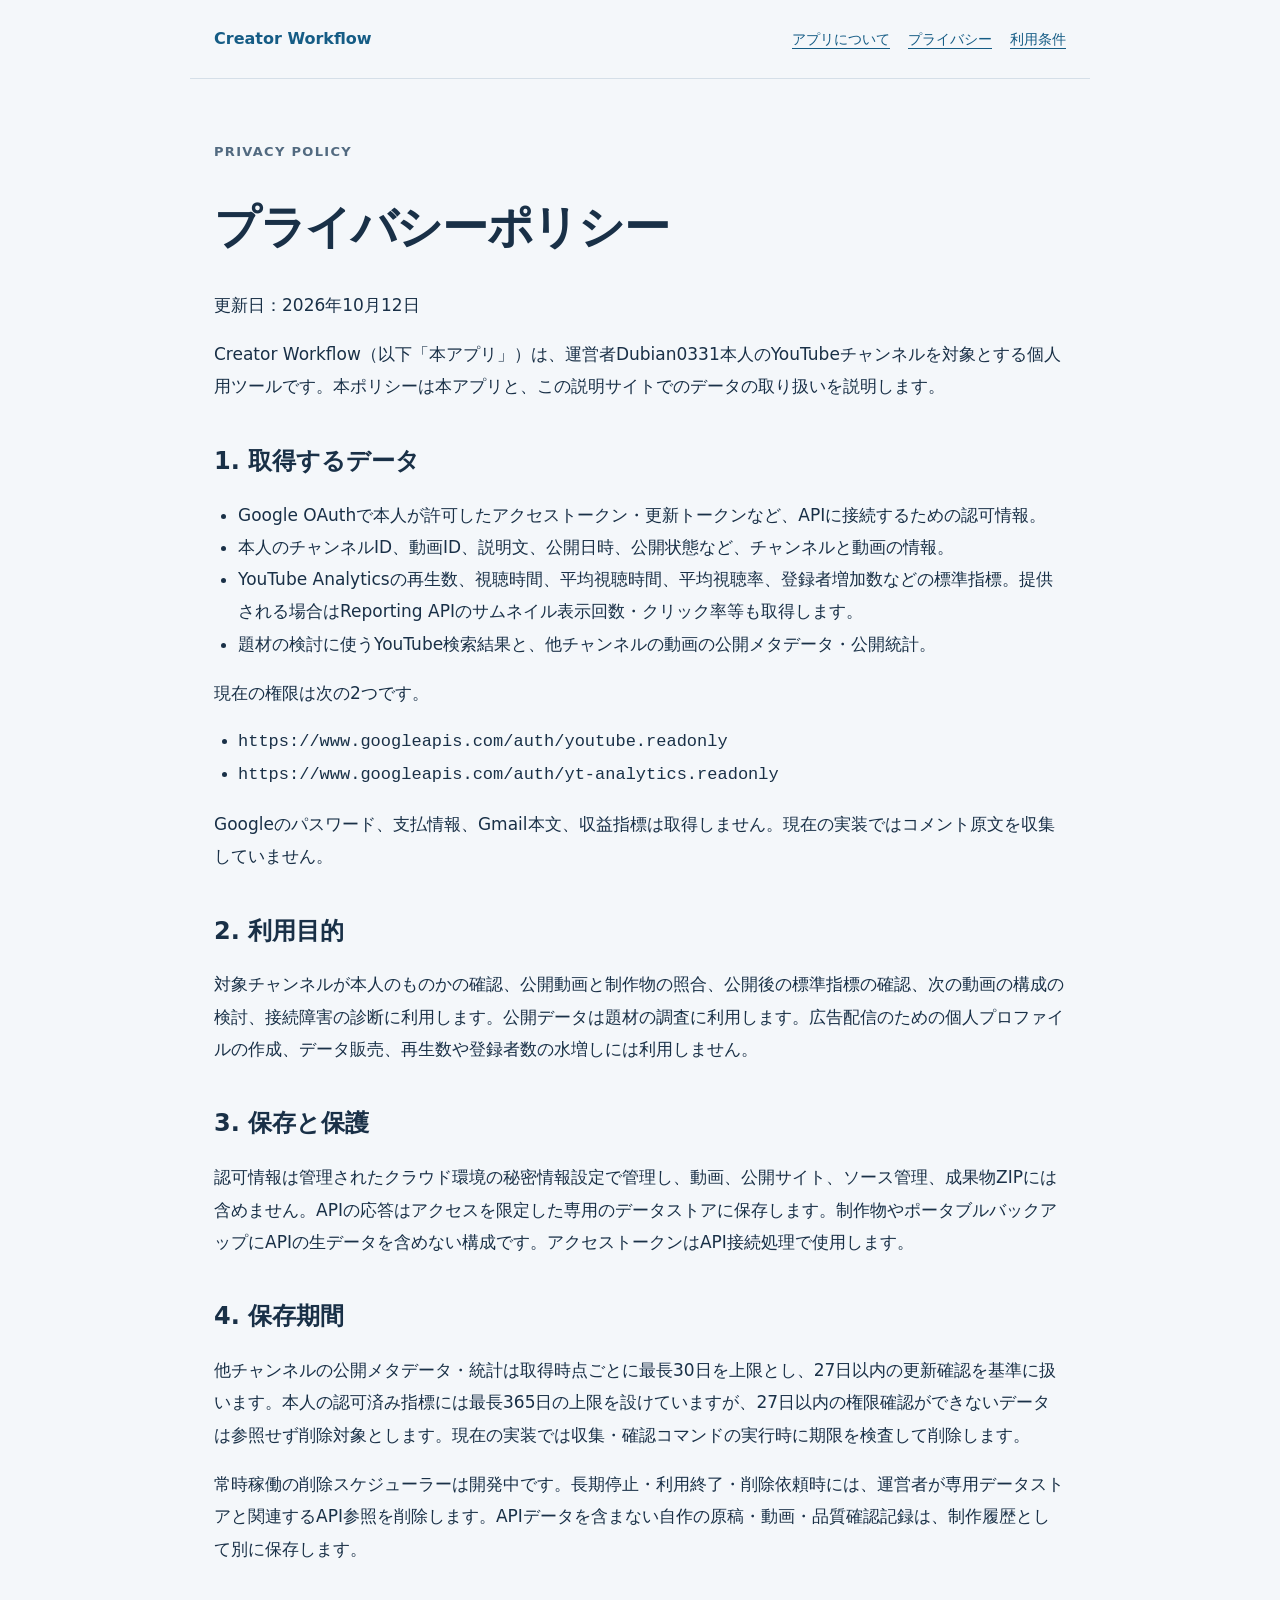
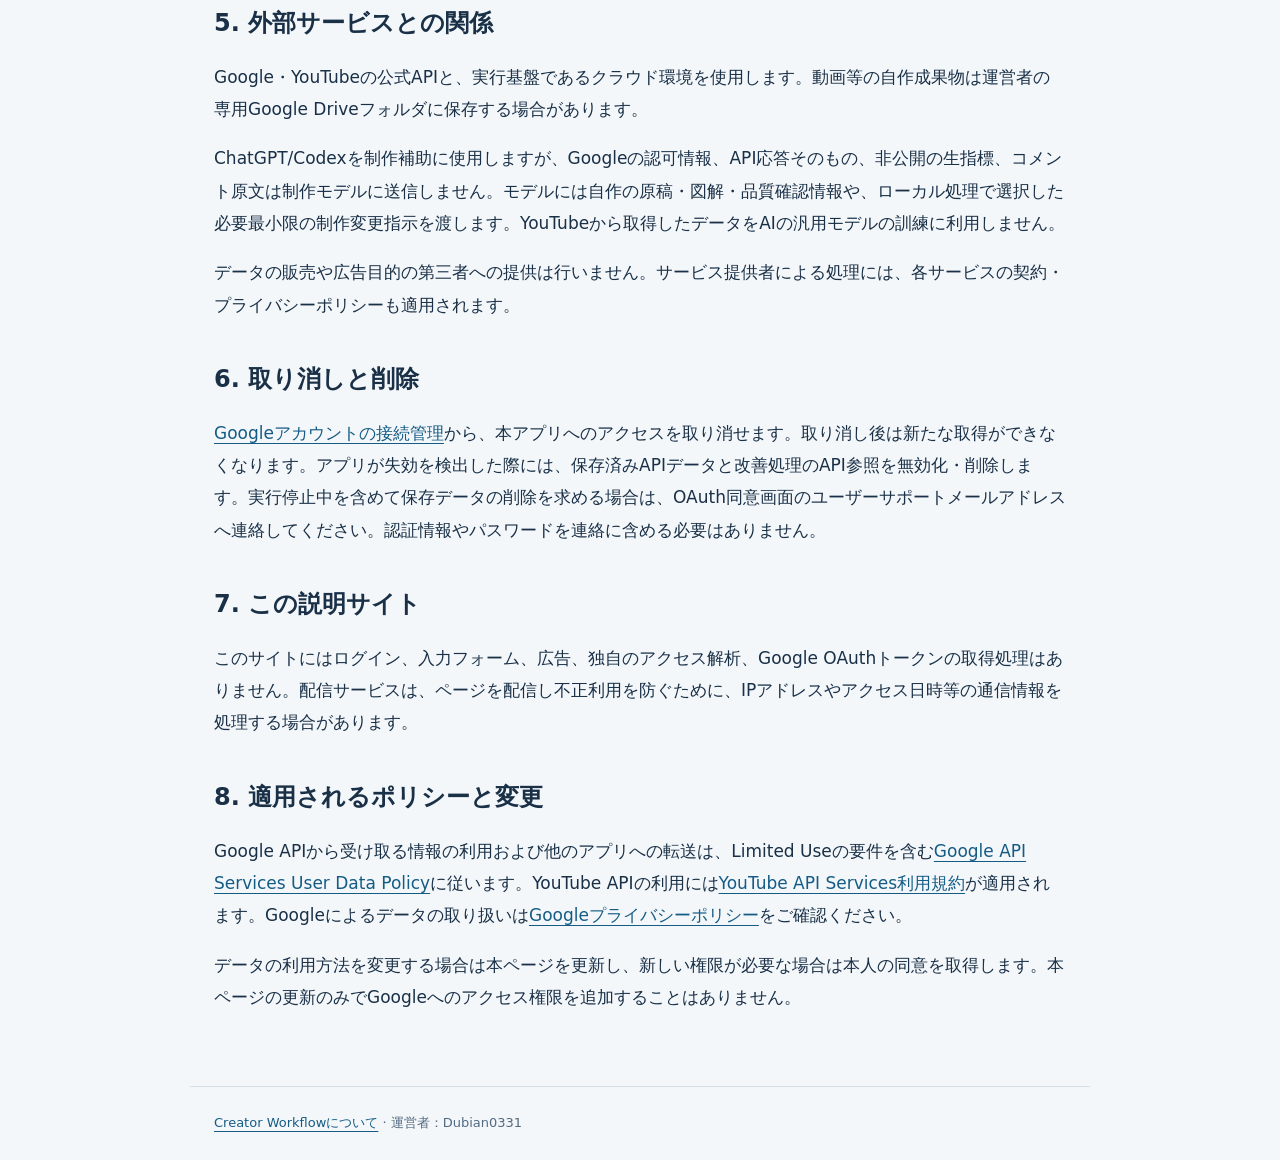
==== privacy.html @ 7e37aa06 "Add Creator Workflow homepage and privacy policy" ====
<!doctype html>
<html lang="ja"><head><meta charset="utf-8"><meta name="viewport" content="width=device-width,initial-scale=1"><meta name="description" content="Creator Workflowが取得するGoogle・YouTubeデータの利用目的、保存、共有、削除について。"><title>プライバシーポリシー — Creator Workflow</title><link rel="stylesheet" href="style.css"></head><body><a class="skip" href="#main">本文へ</a><header><a href="index.html">Creator Workflow</a><nav aria-label="メイン"><a href="index.html">アプリについて</a><a href="privacy.html" aria-current="page">プライバシー</a><a href="terms.html">利用条件</a></nav></header>
<main id="main"><p class="eyebrow">PRIVACY POLICY</p><h1>プライバシーポリシー</h1><p>更新日：2026年10月12日</p><p>Creator Workflow（以下「本アプリ」）は、運営者Dubian0331本人のYouTubeチャンネルを対象とする個人用ツールです。本ポリシーは本アプリと、この説明サイトでのデータの取り扱いを説明します。</p>
<h2>1. 取得するデータ</h2><ul><li>Google OAuthで本人が許可したアクセストークン・更新トークンなど、APIに接続するための認可情報。</li><li>本人のチャンネルID、動画ID、説明文、公開日時、公開状態など、チャンネルと動画の情報。</li><li>YouTube Analyticsの再生数、視聴時間、平均視聴時間、平均視聴率、登録者増加数などの標準指標。提供される場合はReporting APIのサムネイル表示回数・クリック率等も取得します。</li><li>題材の検討に使うYouTube検索結果と、他チャンネルの動画の公開メタデータ・公開統計。</li></ul><p>現在の権限は次の2つです。</p><ul class="scope"><li>https://www.googleapis.com/auth/youtube.readonly</li><li>https://www.googleapis.com/auth/yt-analytics.readonly</li></ul><p>Googleのパスワード、支払情報、Gmail本文、収益指標は取得しません。現在の実装ではコメント原文を収集していません。</p>
<h2>2. 利用目的</h2><p>対象チャンネルが本人のものかの確認、公開動画と制作物の照合、公開後の標準指標の確認、次の動画の構成の検討、接続障害の診断に利用します。公開データは題材の調査に利用します。広告配信のための個人プロファイルの作成、データ販売、再生数や登録者数の水増しには利用しません。</p>
<h2>3. 保存と保護</h2><p>認可情報は管理されたクラウド環境の秘密情報設定で管理し、動画、公開サイト、ソース管理、成果物ZIPには含めません。APIの応答はアクセスを限定した専用のデータストアに保存します。制作物やポータブルバックアップにAPIの生データを含めない構成です。アクセストークンはAPI接続処理で使用します。</p>
<h2>4. 保存期間</h2><p>他チャンネルの公開メタデータ・統計は取得時点ごとに最長30日を上限とし、27日以内の更新確認を基準に扱います。本人の認可済み指標には最長365日の上限を設けていますが、27日以内の権限確認ができないデータは参照せず削除対象とします。現在の実装では収集・確認コマンドの実行時に期限を検査して削除します。</p><p>常時稼働の削除スケジューラーは開発中です。長期停止・利用終了・削除依頼時には、運営者が専用データストアと関連するAPI参照を削除します。APIデータを含まない自作の原稿・動画・品質確認記録は、制作履歴として別に保存します。</p>
<h2>5. 外部サービスとの関係</h2><p>Google・YouTubeの公式APIと、実行基盤であるクラウド環境を使用します。動画等の自作成果物は運営者の専用Google Driveフォルダに保存する場合があります。</p><p>ChatGPT/Codexを制作補助に使用しますが、Googleの認可情報、API応答そのもの、非公開の生指標、コメント原文は制作モデルに送信しません。モデルには自作の原稿・図解・品質確認情報や、ローカル処理で選択した必要最小限の制作変更指示を渡します。YouTubeから取得したデータをAIの汎用モデルの訓練に利用しません。</p><p>データの販売や広告目的の第三者への提供は行いません。サービス提供者による処理には、各サービスの契約・プライバシーポリシーも適用されます。</p>
<h2>6. 取り消しと削除</h2><p><a href="https://myaccount.google.com/connections">Googleアカウントの接続管理</a>から、本アプリへのアクセスを取り消せます。取り消し後は新たな取得ができなくなります。アプリが失効を検出した際には、保存済みAPIデータと改善処理のAPI参照を無効化・削除します。実行停止中を含めて保存データの削除を求める場合は、OAuth同意画面のユーザーサポートメールアドレスへ連絡してください。認証情報やパスワードを連絡に含める必要はありません。</p>
<h2>7. この説明サイト</h2><p>このサイトにはログイン、入力フォーム、広告、独自のアクセス解析、Google OAuthトークンの取得処理はありません。配信サービスは、ページを配信し不正利用を防ぐために、IPアドレスやアクセス日時等の通信情報を処理する場合があります。</p>
<h2>8. 適用されるポリシーと変更</h2><p>Google APIから受け取る情報の利用および他のアプリへの転送は、Limited Useの要件を含む<a href="https://developers.google.com/terms/api-services-user-data-policy">Google API Services User Data Policy</a>に従います。YouTube APIの利用には<a href="https://developers.google.com/youtube/terms/api-services-terms-of-service">YouTube API Services利用規約</a>が適用されます。Googleによるデータの取り扱いは<a href="https://policies.google.com/privacy">Googleプライバシーポリシー</a>をご確認ください。</p><p>データの利用方法を変更する場合は本ページを更新し、新しい権限が必要な場合は本人の同意を取得します。本ページの更新のみでGoogleへのアクセス権限を追加することはありません。</p></main><footer><a href="index.html">Creator Workflowについて</a> · 運営者：Dubian0331</footer></body></html>
---- style.css ----
:root{color-scheme:light;font-family:system-ui,-apple-system,"Noto Sans JP",sans-serif;color:#193047;background:#f4f7fa}*{box-sizing:border-box}body{margin:0;line-height:1.9}header,main,footer{max-width:900px;margin:auto;padding:24px}header{display:flex;flex-wrap:wrap;align-items:center;justify-content:space-between;gap:16px;border-bottom:1px solid #d5dfe8}header>a{font-weight:750;text-decoration:none}nav{display:flex;flex-wrap:wrap;gap:18px;font-size:14px}a{color:#155c85;text-underline-offset:4px}a:focus-visible{outline:3px solid #bc6600;outline-offset:4px}main{padding-top:48px;padding-bottom:56px}h1{font-size:clamp(30px,6vw,46px);line-height:1.35;letter-spacing:-.03em}h2{font-size:24px;line-height:1.5;margin-top:40px}p,li{font-size:17px}.eyebrow{font-size:13px;font-weight:700;letter-spacing:.1em;color:#526a80}.lead{font-size:20px}.notice{border-left:4px solid #157b78;background:#e8f3f1;padding:18px 22px}.scope{overflow-wrap:anywhere;font-family:monospace;font-size:14px}footer{border-top:1px solid #d5dfe8;font-size:13px;color:#526a80}.skip{position:absolute;left:-9999px}.skip:focus{position:static}ul{padding-left:24px}@media(max-width:500px){header,main,footer{padding-left:20px;padding-right:20px}nav{gap:12px}}
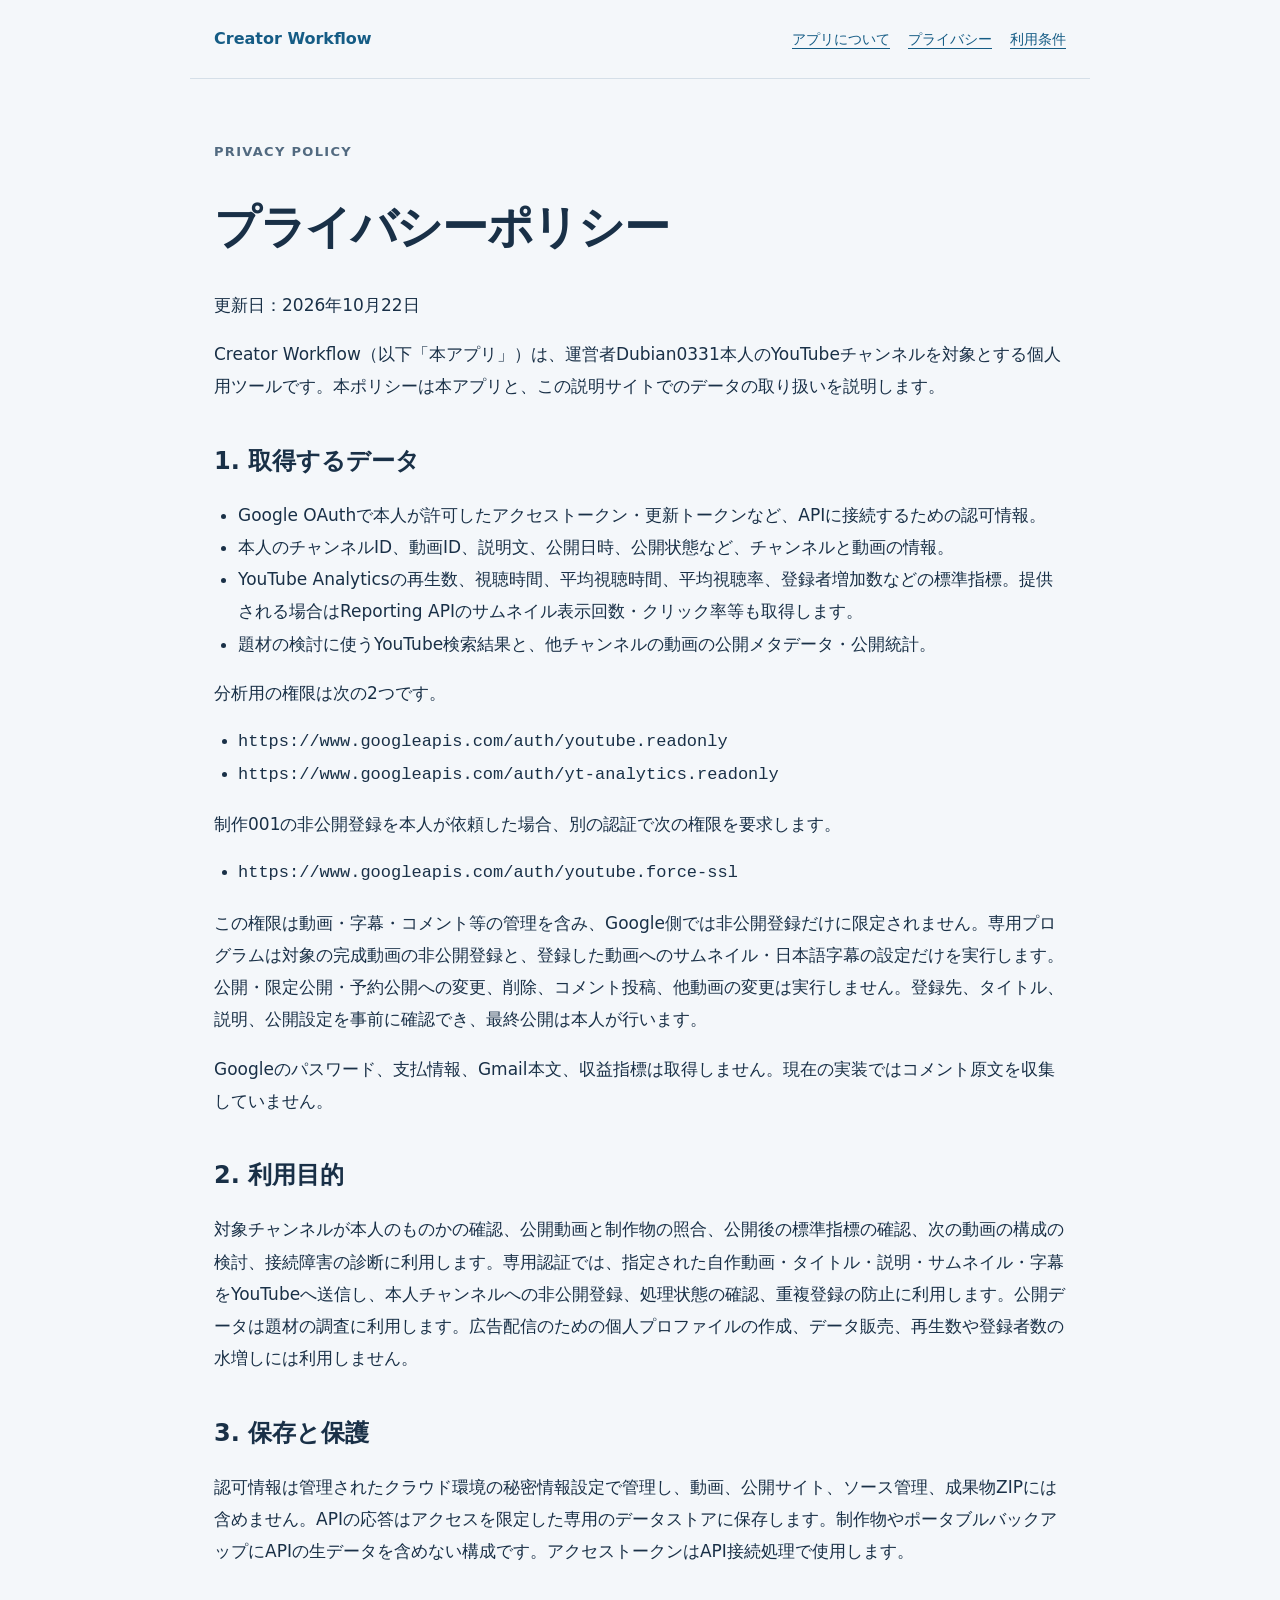
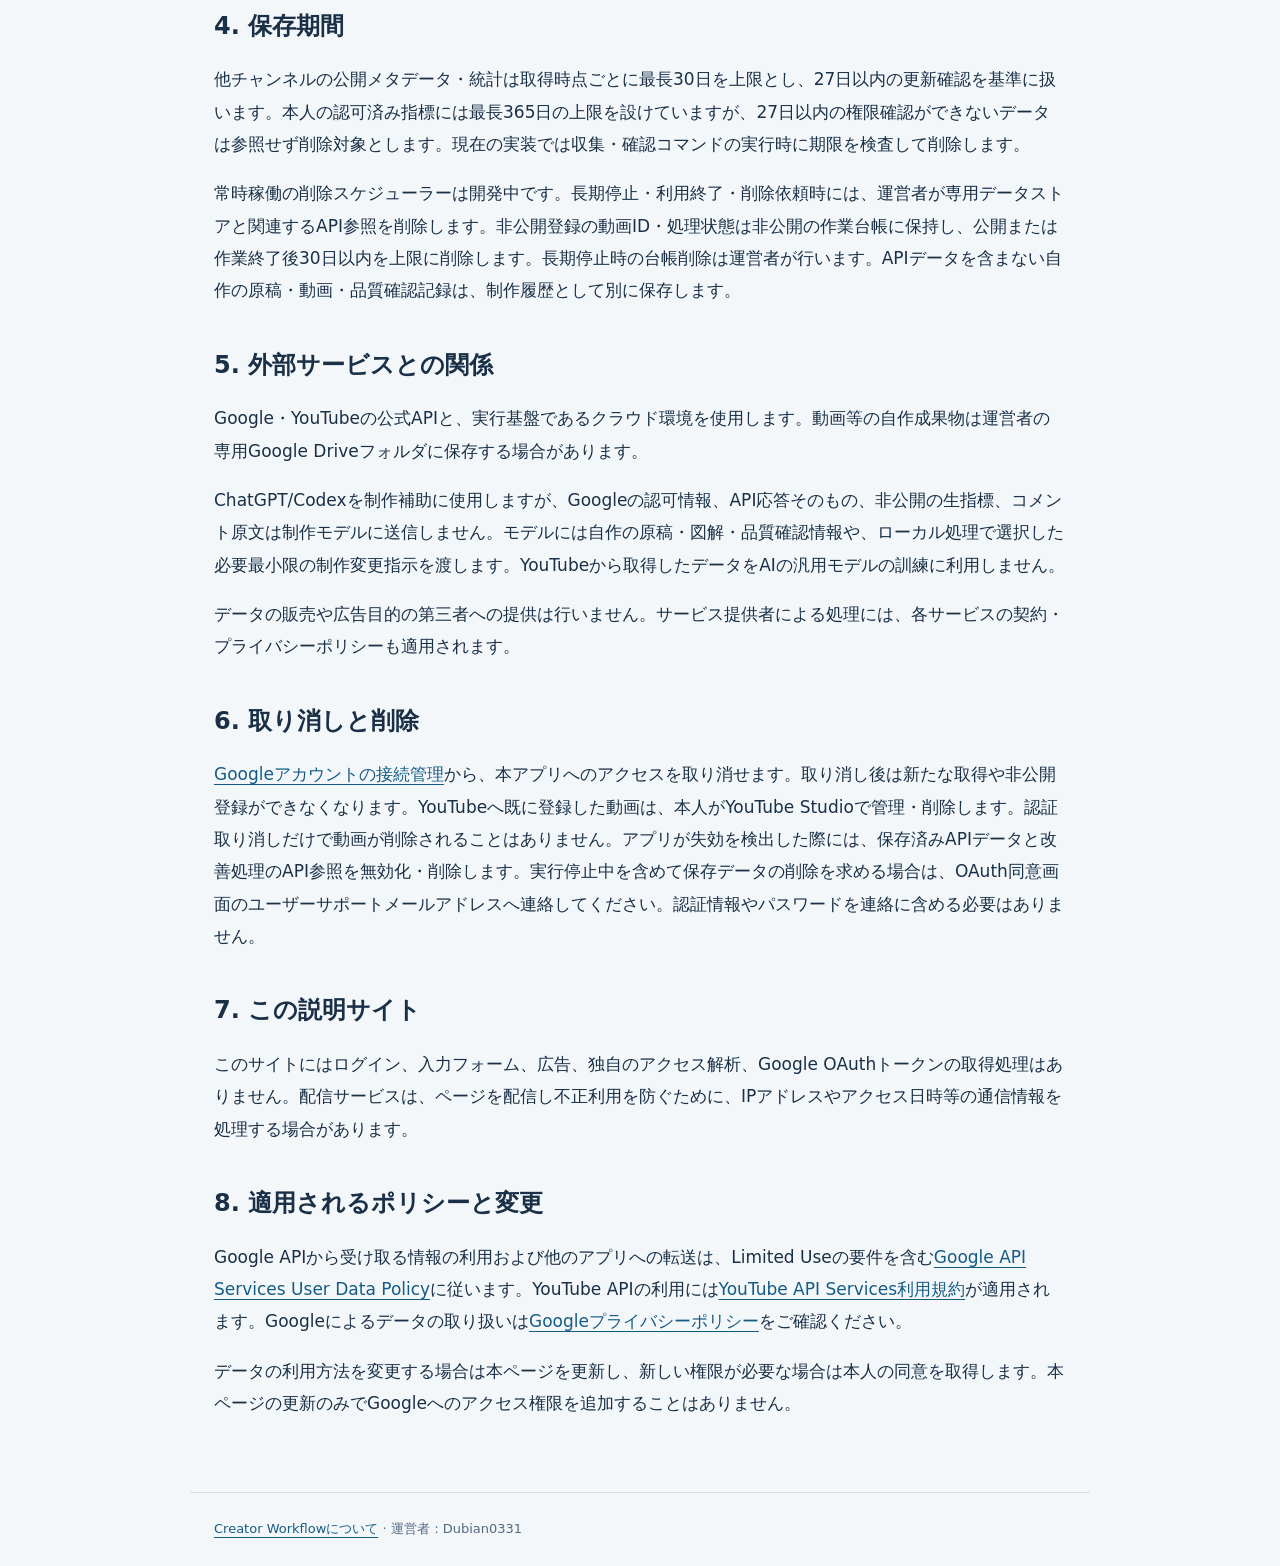
==== commit 9b77c841: "Document owner-authorized private video upload and subtitle access" ====
--- a/privacy.html
+++ b/privacy.html
@@ -1,11 +1,11 @@
 <!doctype html>
 <html lang="ja"><head><meta charset="utf-8"><meta name="viewport" content="width=device-width,initial-scale=1"><meta name="description" content="Creator Workflowが取得するGoogle・YouTubeデータの利用目的、保存、共有、削除について。"><title>プライバシーポリシー — Creator Workflow</title><link rel="stylesheet" href="style.css"></head><body><a class="skip" href="#main">本文へ</a><header><a href="index.html">Creator Workflow</a><nav aria-label="メイン"><a href="index.html">アプリについて</a><a href="privacy.html" aria-current="page">プライバシー</a><a href="terms.html">利用条件</a></nav></header>
-<main id="main"><p class="eyebrow">PRIVACY POLICY</p><h1>プライバシーポリシー</h1><p>更新日：2026年10月12日</p><p>Creator Workflow（以下「本アプリ」）は、運営者Dubian0331本人のYouTubeチャンネルを対象とする個人用ツールです。本ポリシーは本アプリと、この説明サイトでのデータの取り扱いを説明します。</p>
-<h2>1. 取得するデータ</h2><ul><li>Google OAuthで本人が許可したアクセストークン・更新トークンなど、APIに接続するための認可情報。</li><li>本人のチャンネルID、動画ID、説明文、公開日時、公開状態など、チャンネルと動画の情報。</li><li>YouTube Analyticsの再生数、視聴時間、平均視聴時間、平均視聴率、登録者増加数などの標準指標。提供される場合はReporting APIのサムネイル表示回数・クリック率等も取得します。</li><li>題材の検討に使うYouTube検索結果と、他チャンネルの動画の公開メタデータ・公開統計。</li></ul><p>現在の権限は次の2つです。</p><ul class="scope"><li>https://www.googleapis.com/auth/youtube.readonly</li><li>https://www.googleapis.com/auth/yt-analytics.readonly</li></ul><p>Googleのパスワード、支払情報、Gmail本文、収益指標は取得しません。現在の実装ではコメント原文を収集していません。</p>
-<h2>2. 利用目的</h2><p>対象チャンネルが本人のものかの確認、公開動画と制作物の照合、公開後の標準指標の確認、次の動画の構成の検討、接続障害の診断に利用します。公開データは題材の調査に利用します。広告配信のための個人プロファイルの作成、データ販売、再生数や登録者数の水増しには利用しません。</p>
+<main id="main"><p class="eyebrow">PRIVACY POLICY</p><h1>プライバシーポリシー</h1><p>更新日：2026年10月22日</p><p>Creator Workflow（以下「本アプリ」）は、運営者Dubian0331本人のYouTubeチャンネルを対象とする個人用ツールです。本ポリシーは本アプリと、この説明サイトでのデータの取り扱いを説明します。</p>
+<h2>1. 取得するデータ</h2><ul><li>Google OAuthで本人が許可したアクセストークン・更新トークンなど、APIに接続するための認可情報。</li><li>本人のチャンネルID、動画ID、説明文、公開日時、公開状態など、チャンネルと動画の情報。</li><li>YouTube Analyticsの再生数、視聴時間、平均視聴時間、平均視聴率、登録者増加数などの標準指標。提供される場合はReporting APIのサムネイル表示回数・クリック率等も取得します。</li><li>題材の検討に使うYouTube検索結果と、他チャンネルの動画の公開メタデータ・公開統計。</li></ul><p>分析用の権限は次の2つです。</p><ul class="scope"><li>https://www.googleapis.com/auth/youtube.readonly</li><li>https://www.googleapis.com/auth/yt-analytics.readonly</li></ul><p>制作001の非公開登録を本人が依頼した場合、別の認証で次の権限を要求します。</p><ul class="scope"><li>https://www.googleapis.com/auth/youtube.force-ssl</li></ul><p>この権限は動画・字幕・コメント等の管理を含み、Google側では非公開登録だけに限定されません。専用プログラムは対象の完成動画の非公開登録と、登録した動画へのサムネイル・日本語字幕の設定だけを実行します。公開・限定公開・予約公開への変更、削除、コメント投稿、他動画の変更は実行しません。登録先、タイトル、説明、公開設定を事前に確認でき、最終公開は本人が行います。</p><p>Googleのパスワード、支払情報、Gmail本文、収益指標は取得しません。現在の実装ではコメント原文を収集していません。</p>
+<h2>2. 利用目的</h2><p>対象チャンネルが本人のものかの確認、公開動画と制作物の照合、公開後の標準指標の確認、次の動画の構成の検討、接続障害の診断に利用します。専用認証では、指定された自作動画・タイトル・説明・サムネイル・字幕をYouTubeへ送信し、本人チャンネルへの非公開登録、処理状態の確認、重複登録の防止に利用します。公開データは題材の調査に利用します。広告配信のための個人プロファイルの作成、データ販売、再生数や登録者数の水増しには利用しません。</p>
 <h2>3. 保存と保護</h2><p>認可情報は管理されたクラウド環境の秘密情報設定で管理し、動画、公開サイト、ソース管理、成果物ZIPには含めません。APIの応答はアクセスを限定した専用のデータストアに保存します。制作物やポータブルバックアップにAPIの生データを含めない構成です。アクセストークンはAPI接続処理で使用します。</p>
-<h2>4. 保存期間</h2><p>他チャンネルの公開メタデータ・統計は取得時点ごとに最長30日を上限とし、27日以内の更新確認を基準に扱います。本人の認可済み指標には最長365日の上限を設けていますが、27日以内の権限確認ができないデータは参照せず削除対象とします。現在の実装では収集・確認コマンドの実行時に期限を検査して削除します。</p><p>常時稼働の削除スケジューラーは開発中です。長期停止・利用終了・削除依頼時には、運営者が専用データストアと関連するAPI参照を削除します。APIデータを含まない自作の原稿・動画・品質確認記録は、制作履歴として別に保存します。</p>
+<h2>4. 保存期間</h2><p>他チャンネルの公開メタデータ・統計は取得時点ごとに最長30日を上限とし、27日以内の更新確認を基準に扱います。本人の認可済み指標には最長365日の上限を設けていますが、27日以内の権限確認ができないデータは参照せず削除対象とします。現在の実装では収集・確認コマンドの実行時に期限を検査して削除します。</p><p>常時稼働の削除スケジューラーは開発中です。長期停止・利用終了・削除依頼時には、運営者が専用データストアと関連するAPI参照を削除します。非公開登録の動画ID・処理状態は非公開の作業台帳に保持し、公開または作業終了後30日以内を上限に削除します。長期停止時の台帳削除は運営者が行います。APIデータを含まない自作の原稿・動画・品質確認記録は、制作履歴として別に保存します。</p>
 <h2>5. 外部サービスとの関係</h2><p>Google・YouTubeの公式APIと、実行基盤であるクラウド環境を使用します。動画等の自作成果物は運営者の専用Google Driveフォルダに保存する場合があります。</p><p>ChatGPT/Codexを制作補助に使用しますが、Googleの認可情報、API応答そのもの、非公開の生指標、コメント原文は制作モデルに送信しません。モデルには自作の原稿・図解・品質確認情報や、ローカル処理で選択した必要最小限の制作変更指示を渡します。YouTubeから取得したデータをAIの汎用モデルの訓練に利用しません。</p><p>データの販売や広告目的の第三者への提供は行いません。サービス提供者による処理には、各サービスの契約・プライバシーポリシーも適用されます。</p>
-<h2>6. 取り消しと削除</h2><p><a href="https://myaccount.google.com/connections">Googleアカウントの接続管理</a>から、本アプリへのアクセスを取り消せます。取り消し後は新たな取得ができなくなります。アプリが失効を検出した際には、保存済みAPIデータと改善処理のAPI参照を無効化・削除します。実行停止中を含めて保存データの削除を求める場合は、OAuth同意画面のユーザーサポートメールアドレスへ連絡してください。認証情報やパスワードを連絡に含める必要はありません。</p>
+<h2>6. 取り消しと削除</h2><p><a href="https://myaccount.google.com/connections">Googleアカウントの接続管理</a>から、本アプリへのアクセスを取り消せます。取り消し後は新たな取得や非公開登録ができなくなります。YouTubeへ既に登録した動画は、本人がYouTube Studioで管理・削除します。認証取り消しだけで動画が削除されることはありません。アプリが失効を検出した際には、保存済みAPIデータと改善処理のAPI参照を無効化・削除します。実行停止中を含めて保存データの削除を求める場合は、OAuth同意画面のユーザーサポートメールアドレスへ連絡してください。認証情報やパスワードを連絡に含める必要はありません。</p>
 <h2>7. この説明サイト</h2><p>このサイトにはログイン、入力フォーム、広告、独自のアクセス解析、Google OAuthトークンの取得処理はありません。配信サービスは、ページを配信し不正利用を防ぐために、IPアドレスやアクセス日時等の通信情報を処理する場合があります。</p>
 <h2>8. 適用されるポリシーと変更</h2><p>Google APIから受け取る情報の利用および他のアプリへの転送は、Limited Useの要件を含む<a href="https://developers.google.com/terms/api-services-user-data-policy">Google API Services User Data Policy</a>に従います。YouTube APIの利用には<a href="https://developers.google.com/youtube/terms/api-services-terms-of-service">YouTube API Services利用規約</a>が適用されます。Googleによるデータの取り扱いは<a href="https://policies.google.com/privacy">Googleプライバシーポリシー</a>をご確認ください。</p><p>データの利用方法を変更する場合は本ページを更新し、新しい権限が必要な場合は本人の同意を取得します。本ページの更新のみでGoogleへのアクセス権限を追加することはありません。</p></main><footer><a href="index.html">Creator Workflowについて</a> · 運営者：Dubian0331</footer></body></html>
